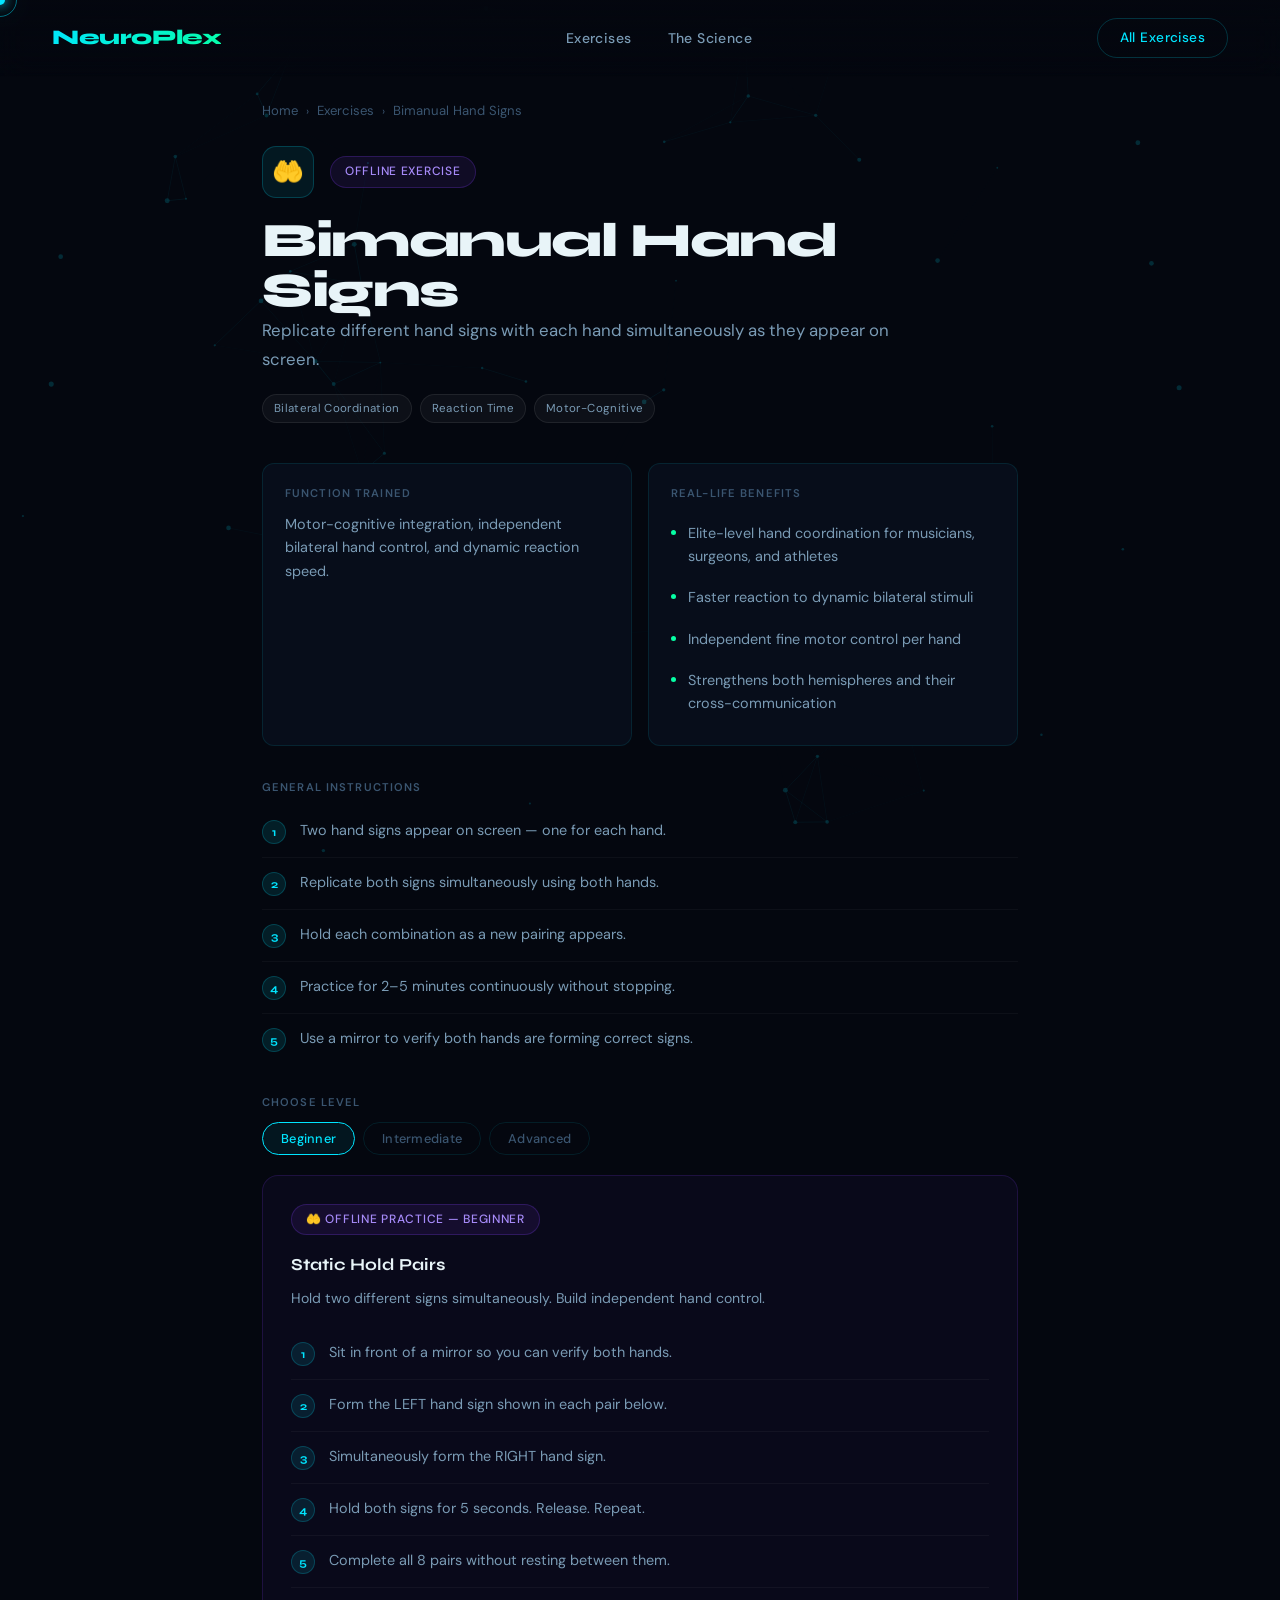
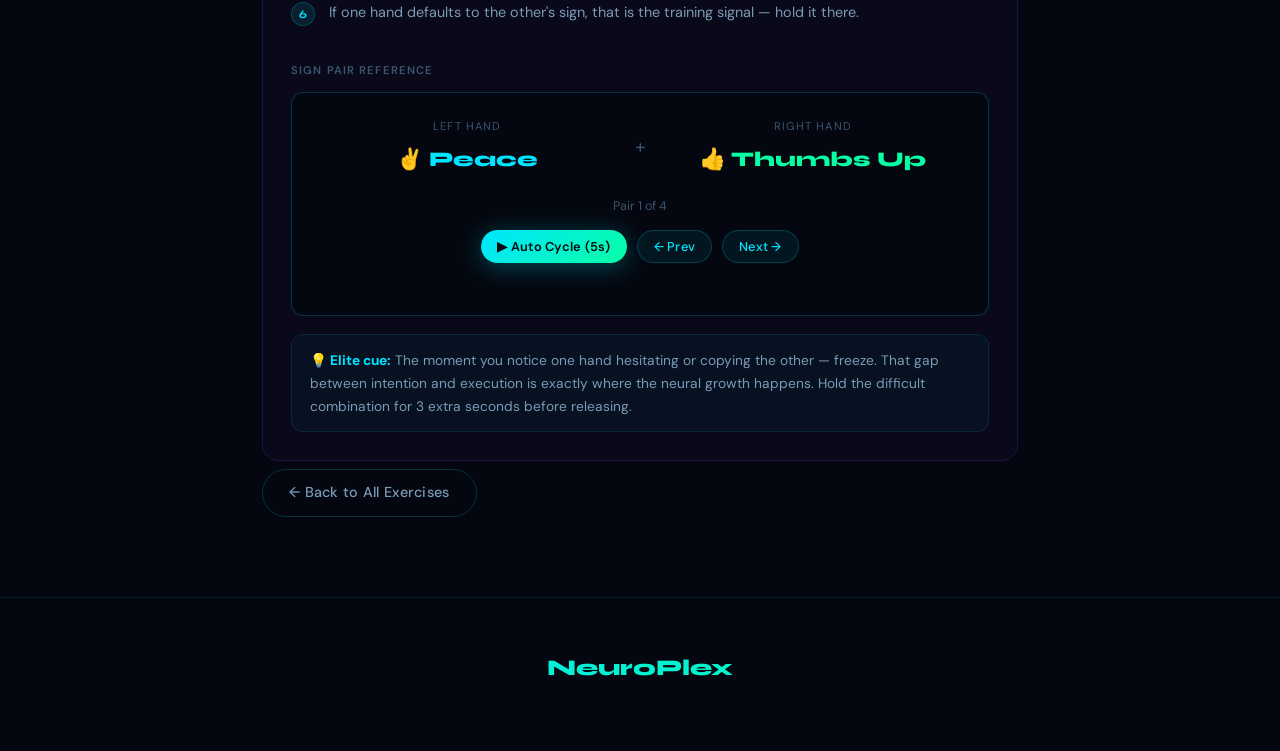
==== activities/bimanual.html @ d28559b2 "update" ====
<!DOCTYPE html>
<html lang="en">
<head>
  <meta charset="UTF-8" />
  <meta name="viewport" content="width=device-width, initial-scale=1.0" />
  <title>Bimanual Hand Signs — Offline Exercise | NeuroPlex</title>
  <meta name="description" content="Offline neuroplasticity exercise: Bimanual Hand Signs. Full guide with progressive difficulty steps." />
  <link rel="canonical" href="https://neuroplex.app/activities/bimanual.html" />
  <meta property="og:title" content="Bimanual Hand Signs — NeuroPlex" />
  <meta property="og:type" content="website" />
  <link rel="stylesheet" href="../styles/main.css" />
  <link rel="stylesheet" href="../styles/exercises.css" />
</head>
<body>
  <div id="cursor" aria-hidden="true"></div>
  <div id="cursor-ring" aria-hidden="true"></div>
  <canvas id="neural-bg" aria-hidden="true"></canvas>
  <div class="page">
    <nav class="site-nav" role="navigation" aria-label="Main navigation">
      <a href="../index.html" class="nav-logo">NeuroPlex</a>
      <ul class="nav-links" role="list">
        <li><a href="../index.html#activities">Exercises</a></li>
        <li><a href="../index.html#science">The Science</a></li>
      </ul>
      <a href="../index.html#activities" class="nav-cta">All Exercises</a>
    </nav>
    <main class="activity-page">
      <div class="activity-container">
        <nav class="breadcrumb" aria-label="Breadcrumb">
          <a href="../index.html">Home</a><span class="breadcrumb-sep">›</span>
          <a href="../index.html#activities">Exercises</a><span class="breadcrumb-sep">›</span>
          <span aria-current="page">Bimanual Hand Signs</span>
        </nav>
        <header class="activity-header">
          <div class="activity-icon-row">
            <div class="activity-icon-box" id="act-icon"></div>
            <span class="badge badge-offline" id="act-badge">Offline Exercise</span>
          </div>
          <h1 class="activity-title">Bimanual Hand Signs</h1>
          <p class="activity-desc" id="act-desc"></p>
          <div class="chip-row" id="chip-row"></div>
        </header>
        <div class="info-grid">
          <div class="info-block">
            <p class="info-block-label">Function Trained</p>
            <p class="info-block-content" id="func-trained"></p>
          </div>
          <div class="info-block">
            <p class="info-block-label">Real-Life Benefits</p>
            <ul class="styled-ul" id="benefits-list"></ul>
          </div>
        </div>
        <div id="offline-content"></div>
        <a href="../index.html#activities" class="btn btn-secondary" style="margin-top:8px;">← Back to All Exercises</a>
      </div>
    </main>
    <footer class="site-footer"><a href="../index.html" class="footer-logo">NeuroPlex</a></footer>
  </div>
  <script src="../js/core.js"></script>
  <script src="../data/activities.js"></script>
  <script src="../js/exercises/bimanual.js"></script>
</body>
</html>
---- styles/main.css ----
/* ============================================================
   NeuroPlex — Main Stylesheet
   Global design system, shared components, layout primitives
   ============================================================ */

/* ── Google Fonts ─────────────────────────────────────────── */
@import url('https://fonts.googleapis.com/css2?family=Syne:wght@400;600;700;800&family=DM+Sans:ital,opsz,wght@0,9..40,300;0,9..40,400;0,9..40,500;1,9..40,300&display=swap');

/* ── Design Tokens ────────────────────────────────────────── */
:root {
  /* Backgrounds */
  --bg:          #04070f;
  --bg-2:        #070d1a;
  --surface:     #0b1526;
  --surface-2:   #0f1d33;
  --surface-3:   #132240;

  /* Brand Colors */
  --cyan:        #00e5ff;
  --green:       #06ffa5;
  --purple:      #7c3aed;
  --orange:      #ff6b35;

  /* Text */
  --text:        #e8f4f8;
  --text-dim:    #7a9bb5;
  --text-muted:  #3a5570;

  /* Borders */
  --border:      rgba(0, 229, 255, 0.10);
  --border-md:   rgba(0, 229, 255, 0.20);
  --border-lg:   rgba(0, 229, 255, 0.32);

  /* Radius */
  --r-sm:  8px;
  --r-md:  12px;
  --r-lg:  16px;
  --r-xl:  24px;
  --r-pill: 999px;

  /* Transitions */
  --t-fast: 150ms ease;
  --t-base: 250ms ease;
  --t-slow: 400ms ease;

  /* Shadows */
  --shadow-glow: 0 0 24px rgba(0, 229, 255, 0.18);
  --shadow-card: 0 8px 32px rgba(0, 0, 0, 0.4);
  --shadow-modal: 0 24px 80px rgba(0, 0, 0, 0.7);

  /* Fonts */
  --font-display: 'Syne', sans-serif;
  --font-body:    'DM Sans', sans-serif;
}

/* ── Reset & Base ─────────────────────────────────────────── */
*, *::before, *::after {
  box-sizing: border-box;
  margin: 0;
  padding: 0;
}

html {
  scroll-behavior: smooth;
  font-size: 16px;
  -webkit-text-size-adjust: 100%;
}

body {
  background-color: var(--bg);
  color: var(--text);
  font-family: var(--font-body);
  font-size: 1rem;
  line-height: 1.65;
  overflow-x: hidden;
  cursor: none;
  -webkit-font-smoothing: antialiased;
  -moz-osx-font-smoothing: grayscale;
}

/* Fallback for devices without custom cursor support */
@media (pointer: coarse) {
  body { cursor: auto; }
  #cursor, #cursor-ring { display: none; }
}

/* ── Custom Cursor ────────────────────────────────────────── */
#cursor {
  position: fixed;
  width: 10px;
  height: 10px;
  background: var(--cyan);
  border-radius: 50%;
  pointer-events: none;
  z-index: 9999;
  transform: translate(-50%, -50%);
  box-shadow: 0 0 12px var(--cyan), 0 0 28px rgba(0, 229, 255, 0.35);
  mix-blend-mode: screen;
  transition: opacity var(--t-fast);
}

#cursor-ring {
  position: fixed;
  width: 34px;
  height: 34px;
  border: 1.5px solid rgba(0, 229, 255, 0.45);
  border-radius: 50%;
  pointer-events: none;
  z-index: 9998;
  transform: translate(-50%, -50%);
}

/* ── Neural Canvas Background ─────────────────────────────── */
#neural-bg {
  position: fixed;
  top: 0; left: 0;
  width: 100%;
  height: 100%;
  z-index: 0;
  opacity: 0.3;
  pointer-events: none;
}

/* ── Page Wrapper ─────────────────────────────────────────── */
.page {
  position: relative;
  z-index: 1;
}

/* ── Navigation ───────────────────────────────────────────── */
.site-nav {
  position: fixed;
  top: 0; left: 0; right: 0;
  z-index: 200;
  display: flex;
  align-items: center;
  justify-content: space-between;
  padding: 18px 52px;
  background: linear-gradient(180deg, rgba(4, 7, 15, 0.96) 0%, transparent 100%);
  backdrop-filter: blur(14px);
  -webkit-backdrop-filter: blur(14px);
  border-bottom: 1px solid transparent;
  transition: border-color var(--t-base);
}

.site-nav.scrolled {
  border-bottom-color: var(--border);
}

.nav-logo {
  font-family: var(--font-display);
  font-weight: 800;
  font-size: 1.3rem;
  letter-spacing: -0.02em;
  background: linear-gradient(135deg, var(--cyan), var(--green));
  -webkit-background-clip: text;
  -webkit-text-fill-color: transparent;
  background-clip: text;
  text-decoration: none;
  flex-shrink: 0;
}

.nav-links {
  display: flex;
  gap: 36px;
  list-style: none;
}

.nav-links a {
  color: var(--text-dim);
  text-decoration: none;
  font-size: 0.875rem;
  font-weight: 500;
  letter-spacing: 0.03em;
  transition: color var(--t-fast);
}

.nav-links a:hover,
.nav-links a[aria-current="page"] {
  color: var(--cyan);
}

.nav-cta {
  background: transparent;
  border: 1.5px solid var(--border-md);
  color: var(--cyan);
  padding: 8px 22px;
  border-radius: var(--r-pill);
  font-family: var(--font-body);
  font-size: 0.85rem;
  font-weight: 500;
  cursor: none;
  transition: background var(--t-base), box-shadow var(--t-base), border-color var(--t-base);
  letter-spacing: 0.03em;
  text-decoration: none;
  display: inline-flex;
  align-items: center;
}

.nav-cta:hover {
  background: rgba(0, 229, 255, 0.08);
  border-color: var(--border-lg);
  box-shadow: 0 0 18px rgba(0, 229, 255, 0.2);
}

/* ── Breadcrumb ───────────────────────────────────────────── */
.breadcrumb {
  display: flex;
  align-items: center;
  gap: 8px;
  font-size: 0.82rem;
  color: var(--text-muted);
  margin-bottom: 24px;
}

.breadcrumb a {
  color: var(--text-muted);
  text-decoration: none;
  transition: color var(--t-fast);
}

.breadcrumb a:hover {
  color: var(--cyan);
}

.breadcrumb-sep {
  color: var(--text-muted);
  font-size: 0.7rem;
}

/* ── Typography Utilities ─────────────────────────────────── */
.display-title {
  font-family: var(--font-display);
  font-weight: 800;
  line-height: 1;
  letter-spacing: -0.03em;
}

.section-label {
  font-size: 0.72rem;
  font-weight: 600;
  letter-spacing: 0.12em;
  text-transform: uppercase;
  color: var(--cyan);
  margin-bottom: 12px;
}

.section-title {
  font-family: var(--font-display);
  font-size: clamp(1.8rem, 3.5vw, 2.8rem);
  font-weight: 800;
  line-height: 1.08;
  letter-spacing: -0.025em;
  margin-bottom: 16px;
}

.section-subtitle {
  color: var(--text-dim);
  font-size: 1.05rem;
  font-weight: 300;
  max-width: 540px;
  line-height: 1.72;
}

.gradient-text {
  background: linear-gradient(135deg, var(--cyan) 0%, var(--green) 60%, var(--purple) 100%);
  -webkit-background-clip: text;
  -webkit-text-fill-color: transparent;
  background-clip: text;
}

/* ── Buttons ──────────────────────────────────────────────── */
.btn {
  display: inline-flex;
  align-items: center;
  gap: 8px;
  padding: 11px 26px;
  border-radius: var(--r-pill);
  font-family: var(--font-body);
  font-size: 0.9rem;
  font-weight: 500;
  letter-spacing: 0.02em;
  cursor: none;
  border: none;
  text-decoration: none;
  transition: all var(--t-base);
  white-space: nowrap;
}

.btn-primary {
  background: linear-gradient(135deg, var(--cyan), var(--green));
  color: var(--bg);
  font-weight: 600;
  box-shadow: 0 4px 24px rgba(0, 229, 255, 0.3);
}

.btn-primary:hover {
  transform: translateY(-2px);
  box-shadow: 0 8px 36px rgba(0, 229, 255, 0.48);
}

.btn-secondary {
  background: transparent;
  color: var(--text-dim);
  border: 1.5px solid var(--border-md);
}

.btn-secondary:hover {
  color: var(--text);
  border-color: var(--border-lg);
  background: rgba(255, 255, 255, 0.03);
}

.btn-ghost {
  background: rgba(0, 229, 255, 0.07);
  color: var(--cyan);
  border: 1.5px solid var(--border-md);
}

.btn-ghost:hover {
  background: rgba(0, 229, 255, 0.14);
  border-color: var(--border-lg);
}

.btn-sm {
  padding: 7px 16px;
  font-size: 0.8rem;
}

.btn-lg {
  padding: 14px 36px;
  font-size: 1rem;
}

/* ── Card ─────────────────────────────────────────────────── */
.card {
  background: var(--surface);
  border: 1px solid var(--border);
  border-radius: var(--r-lg);
  transition: all var(--t-base);
}

.card:hover {
  border-color: var(--border-md);
  background: var(--surface-2);
  box-shadow: var(--shadow-card);
  transform: translateY(-3px);
}

/* ── Info Block ───────────────────────────────────────────── */
.info-block {
  background: var(--bg-2);
  border: 1px solid var(--border);
  border-radius: var(--r-md);
  padding: 20px 22px;
}

.info-block-label {
  font-size: 0.7rem;
  letter-spacing: 0.1em;
  text-transform: uppercase;
  color: var(--text-muted);
  margin-bottom: 10px;
  font-weight: 600;
}

.info-block-content {
  font-size: 0.9rem;
  color: var(--text-dim);
  line-height: 1.65;
}

/* ── Chips / Tags ─────────────────────────────────────────── */
.chip {
  display: inline-block;
  background: rgba(255, 255, 255, 0.04);
  border: 1px solid rgba(255, 255, 255, 0.08);
  padding: 4px 11px;
  border-radius: var(--r-pill);
  font-size: 0.72rem;
  color: var(--text-dim);
  letter-spacing: 0.03em;
}

.chip-cyan  { background: rgba(0, 229, 255, 0.08);  border-color: rgba(0, 229, 255, 0.2);  color: var(--cyan);   }
.chip-green { background: rgba(6, 255, 165, 0.08);  border-color: rgba(6, 255, 165, 0.2);  color: var(--green);  }
.chip-purple{ background: rgba(124, 58, 237, 0.10); border-color: rgba(124, 58, 237, 0.25); color: #a78bfa;      }
.chip-orange{ background: rgba(255, 107, 53, 0.10); border-color: rgba(255, 107, 53, 0.25); color: var(--orange); }

/* ── Divider ──────────────────────────────────────────────── */
.divider {
  border: none;
  border-top: 1px solid var(--border);
  margin: 32px 0;
}

/* ── Ordered / Unordered lists ────────────────────────────── */
.styled-ol {
  list-style: none;
  counter-reset: steps;
}

.styled-ol li {
  counter-increment: steps;
  display: flex;
  gap: 14px;
  padding: 13px 0;
  border-bottom: 1px solid rgba(255, 255, 255, 0.04);
  font-size: 0.9rem;
  color: var(--text-dim);
  line-height: 1.62;
  align-items: flex-start;
}

.styled-ol li:last-child { border-bottom: none; }

.styled-ol li::before {
  content: counter(steps);
  flex-shrink: 0;
  width: 24px;
  height: 24px;
  border-radius: 50%;
  background: rgba(0, 229, 255, 0.1);
  border: 1px solid var(--border-md);
  display: flex;
  align-items: center;
  justify-content: center;
  font-family: var(--font-display);
  font-size: 0.72rem;
  font-weight: 700;
  color: var(--cyan);
  margin-top: 1px;
}

.styled-ul {
  list-style: none;
}

.styled-ul li {
  display: flex;
  gap: 12px;
  padding: 9px 0;
  font-size: 0.9rem;
  color: var(--text-dim);
  line-height: 1.62;
  align-items: flex-start;
}

.styled-ul li::before {
  content: '';
  width: 5px;
  height: 5px;
  border-radius: 50%;
  background: var(--green);
  flex-shrink: 0;
  margin-top: 8px;
}

/* ── Difficulty Selector ──────────────────────────────────── */
.difficulty-selector {
  display: flex;
  gap: 8px;
  flex-wrap: wrap;
}

.diff-btn {
  padding: 7px 18px;
  border-radius: var(--r-pill);
  border: 1.5px solid var(--border);
  background: transparent;
  color: var(--text-muted);
  font-family: var(--font-body);
  font-size: 0.8rem;
  font-weight: 500;
  cursor: none;
  transition: all var(--t-base);
  letter-spacing: 0.02em;
}

.diff-btn:hover { color: var(--text-dim); border-color: var(--border-md); }
.diff-btn.active { border-color: var(--cyan); color: var(--cyan); background: rgba(0, 229, 255, 0.07); }

/* ── Badge ────────────────────────────────────────────────── */
.badge {
  display: inline-flex;
  align-items: center;
  gap: 7px;
  padding: 5px 14px;
  border-radius: var(--r-pill);
  font-size: 0.75rem;
  font-weight: 500;
  letter-spacing: 0.06em;
  text-transform: uppercase;
}

.badge-cyan {
  background: rgba(0, 229, 255, 0.07);
  border: 1px solid var(--border-md);
  color: var(--cyan);
}

.badge-green {
  background: rgba(6, 255, 165, 0.07);
  border: 1px solid rgba(6, 255, 165, 0.2);
  color: var(--green);
}

.badge-offline {
  background: rgba(124, 58, 237, 0.1);
  border: 1px solid rgba(124, 58, 237, 0.25);
  color: #a78bfa;
}

.badge-pulse::before {
  content: '';
  width: 6px;
  height: 6px;
  border-radius: 50%;
  background: var(--green);
  box-shadow: 0 0 6px var(--green);
  animation: pulse-dot 2s infinite;
}

@keyframes pulse-dot {
  0%, 100% { opacity: 1; }
  50%       { opacity: 0.25; }
}

/* ── Scrollbar ────────────────────────────────────────────── */
::-webkit-scrollbar       { width: 5px; }
::-webkit-scrollbar-track { background: var(--bg); }
::-webkit-scrollbar-thumb { background: var(--border-md); border-radius: 3px; }
::-webkit-scrollbar-thumb:hover { background: var(--border-lg); }

/* ── Focus visible (accessibility) ───────────────────────── */
:focus-visible {
  outline: 2px solid var(--cyan);
  outline-offset: 3px;
  border-radius: 4px;
}

/* ── Animations ───────────────────────────────────────────── */
@keyframes fade-up {
  from { opacity: 0; transform: translateY(22px); }
  to   { opacity: 1; transform: translateY(0); }
}

@keyframes fade-in {
  from { opacity: 0; }
  to   { opacity: 1; }
}

@keyframes scale-in {
  from { opacity: 0; transform: scale(0.94) translateY(14px); }
  to   { opacity: 1; transform: scale(1)    translateY(0); }
}

@keyframes shake {
  0%, 100% { transform: translateX(0); }
  25%       { transform: translateX(-5px); }
  75%       { transform: translateX(5px); }
}

.anim-fade-up   { animation: fade-up  0.6s ease both; }
.anim-fade-in   { animation: fade-in  0.5s ease both; }
.anim-scale-in  { animation: scale-in 0.4s cubic-bezier(0.16, 1, 0.3, 1) both; }

/* Staggered delays */
.delay-1 { animation-delay: 0.1s; }
.delay-2 { animation-delay: 0.2s; }
.delay-3 { animation-delay: 0.3s; }
.delay-4 { animation-delay: 0.45s; }
.delay-5 { animation-delay: 0.6s; }

/* ── Footer ───────────────────────────────────────────────── */
.site-footer {
  border-top: 1px solid var(--border);
  padding: 52px;
  text-align: center;
  color: var(--text-muted);
  font-size: 0.82rem;
}

.footer-logo {
  font-family: var(--font-display);
  font-weight: 800;
  font-size: 1.4rem;
  background: linear-gradient(135deg, var(--cyan), var(--green));
  -webkit-background-clip: text;
  -webkit-text-fill-color: transparent;
  background-clip: text;
  display: block;
  margin-bottom: 12px;
}

.footer-links {
  display: flex;
  gap: 28px;
  justify-content: center;
  list-style: none;
  margin: 16px 0;
  flex-wrap: wrap;
}

.footer-links a {
  color: var(--text-muted);
  text-decoration: none;
  font-size: 0.82rem;
  transition: color var(--t-fast);
}

.footer-links a:hover { color: var(--cyan); }

/* ── Responsive ───────────────────────────────────────────── */
@media (max-width: 900px) {
  .site-nav { padding: 16px 24px; }
  .nav-links { display: none; }
}

@media (max-width: 600px) {
  .site-nav { padding: 14px 20px; }
  .site-footer { padding: 36px 24px; }
}
---- styles/exercises.css ----
/* ============================================================
   NeuroPlex — Exercise Styles
   Shared UI components used inside activity pages.
   Override or extend in the <style> block of individual
   activity HTML files for exercise-specific adjustments.
   ============================================================ */

/* ── Activity Page Layout ─────────────────────────────────── */
.activity-page {
  padding-top: 100px;
  min-height: 100vh;
}

.activity-container {
  max-width: 820px;
  margin: 0 auto;
  padding: 0 32px 80px;
}

/* ── Activity Header ──────────────────────────────────────── */
.activity-header {
  margin-bottom: 40px;
}

.activity-icon-row {
  display: flex;
  align-items: center;
  gap: 16px;
  margin-bottom: 18px;
  flex-wrap: wrap;
}

.activity-icon-box {
  width: 52px;
  height: 52px;
  border-radius: 14px;
  background: rgba(0, 229, 255, 0.08);
  border: 1px solid var(--border-md);
  display: flex;
  align-items: center;
  justify-content: center;
  font-size: 1.6rem;
  flex-shrink: 0;
}

.activity-title {
  font-family: var(--font-display);
  font-size: clamp(2rem, 5vw, 3rem);
  font-weight: 800;
  letter-spacing: -0.03em;
  line-height: 1.05;
}

.activity-desc {
  font-size: 1.05rem;
  color: var(--text-dim);
  line-height: 1.72;
  max-width: 640px;
  margin-bottom: 20px;
}

.chip-row {
  display: flex;
  gap: 8px;
  flex-wrap: wrap;
  margin-bottom: 32px;
}

/* ── Info Grid ────────────────────────────────────────────── */
.info-grid {
  display: grid;
  grid-template-columns: 1fr 1fr;
  gap: 16px;
  margin-bottom: 32px;
}

@media (max-width: 600px) {
  .info-grid { grid-template-columns: 1fr; }
}

/* ── Exercise Canvas Frame ────────────────────────────────── */
.exercise-frame {
  background: var(--bg-2);
  border: 1px solid var(--border-md);
  border-radius: var(--r-lg);
  padding: 28px;
  margin-bottom: 32px;
  position: relative;
}

.exercise-frame-header {
  display: flex;
  align-items: center;
  justify-content: space-between;
  margin-bottom: 22px;
  flex-wrap: wrap;
  gap: 12px;
}

.exercise-frame-title {
  font-family: var(--font-display);
  font-weight: 700;
  font-size: 0.92rem;
  display: flex;
  align-items: center;
  gap: 9px;
  color: var(--text);
}

.exercise-frame-title::before {
  content: '';
  width: 7px;
  height: 7px;
  border-radius: 50%;
  background: var(--green);
  box-shadow: 0 0 7px var(--green);
  animation: pulse-dot 2s infinite;
  flex-shrink: 0;
}

.ctrl-row {
  display: flex;
  gap: 8px;
  align-items: center;
  flex-wrap: wrap;
}

/* ── Exercise Canvas ──────────────────────────────────────── */
.ex-canvas {
  display: block;
  width: 100%;
  border-radius: var(--r-md);
  background: var(--bg);
}

/* ── Schulte Table ────────────────────────────────────────── */
.schulte-outer {
  display: flex;
  flex-direction: column;
  align-items: center;
  gap: 18px;
}

.schulte-hud {
  display: flex;
  gap: 32px;
  align-items: center;
}

.schulte-find {
  font-family: var(--font-display);
  font-size: 1.3rem;
  font-weight: 700;
  color: var(--text);
}

.schulte-find span { color: var(--cyan); }

.schulte-timer {
  font-size: 0.82rem;
  color: var(--text-muted);
  font-variant-numeric: tabular-nums;
  letter-spacing: 0.04em;
}

.schulte-grid {
  display: inline-grid;
  gap: 6px;
}

.s-cell {
  width: 64px;
  height: 64px;
  background: var(--surface-2);
  border: 1.5px solid var(--border);
  border-radius: var(--r-sm);
  display: flex;
  align-items: center;
  justify-content: center;
  font-family: var(--font-display);
  font-weight: 700;
  font-size: 1.2rem;
  cursor: none;
  transition: all var(--t-fast);
  color: var(--text);
  user-select: none;
}

.s-cell:hover {
  border-color: var(--border-lg);
  background: rgba(0, 229, 255, 0.05);
}

.s-cell.correct {
  background: rgba(6, 255, 165, 0.12);
  border-color: var(--green);
  color: var(--green);
  transform: scale(1.06);
}

.s-cell.wrong {
  background: rgba(255, 80, 80, 0.1);
  border-color: rgba(255, 80, 80, 0.45);
  animation: shake 0.3s ease;
}

/* ── Stroop ───────────────────────────────────────────────── */
.stroop-arena {
  text-align: center;
  padding: 28px 0;
}

.stroop-scoreline {
  font-size: 0.82rem;
  color: var(--text-muted);
  margin-bottom: 18px;
  font-variant-numeric: tabular-nums;
}

.stroop-word {
  font-family: var(--font-display);
  font-size: clamp(2.8rem, 8vw, 4.5rem);
  font-weight: 800;
  letter-spacing: -0.02em;
  line-height: 1;
  margin-bottom: 32px;
  transition: opacity 0.2s;
}

.stroop-choices {
  display: flex;
  gap: 10px;
  justify-content: center;
  flex-wrap: wrap;
}

.stroop-opt {
  padding: 11px 26px;
  border-radius: var(--r-pill);
  border: 1.5px solid var(--border);
  background: var(--surface-2);
  font-family: var(--font-display);
  font-weight: 700;
  font-size: 0.9rem;
  cursor: none;
  transition: all var(--t-fast);
  color: var(--text);
  min-width: 104px;
}

.stroop-opt:hover { border-color: var(--border-md); transform: translateY(-2px); }
.stroop-opt.correct  { background: rgba(6, 255, 165, 0.14); border-color: var(--green); color: var(--green); }
.stroop-opt.wrong    { background: rgba(255, 80, 80, 0.1);  border-color: rgba(255, 80, 80, 0.4); }

/* ── RSVP ─────────────────────────────────────────────────── */
.rsvp-stage {
  text-align: center;
  padding: 32px 0 20px;
}

.rsvp-word-display {
  font-family: var(--font-display);
  font-size: clamp(2rem, 7vw, 3.4rem);
  font-weight: 800;
  letter-spacing: -0.02em;
  min-height: 72px;
  display: flex;
  align-items: center;
  justify-content: center;
  color: var(--text);
}

.rsvp-progress-bar {
  height: 3px;
  background: var(--surface-2);
  border-radius: 2px;
  margin: 20px 0 18px;
  overflow: hidden;
}

.rsvp-fill {
  height: 100%;
  background: linear-gradient(90deg, var(--cyan), var(--green));
  border-radius: 2px;
  transition: width 0.2s linear;
}

.rsvp-controls {
  display: flex;
  gap: 12px;
  align-items: center;
  justify-content: center;
  flex-wrap: wrap;
}

.rsvp-wpm-badge {
  font-size: 0.78rem;
  color: var(--text-muted);
  background: var(--surface-2);
  padding: 5px 12px;
  border-radius: var(--r-pill);
  border: 1px solid var(--border);
  font-variant-numeric: tabular-nums;
}

.wpm-range {
  accent-color: var(--cyan);
  width: 130px;
  cursor: none;
}

/* ── Memory Grid ──────────────────────────────────────────── */
.memory-outer {
  text-align: center;
}

.memory-phase-msg {
  font-family: var(--font-display);
  font-size: 1rem;
  font-weight: 700;
  color: var(--cyan);
  margin-bottom: 14px;
  min-height: 26px;
}

.memory-grid {
  display: inline-grid;
  gap: 10px;
  margin-bottom: 18px;
}

.mem-cell {
  width: 76px;
  height: 76px;
  border-radius: 14px;
  background: var(--surface-2);
  border: 1.5px solid var(--border);
  display: flex;
  align-items: center;
  justify-content: center;
  font-size: 2rem;
  cursor: none;
  transition: all var(--t-fast);
  user-select: none;
}

.mem-cell:hover         { border-color: var(--border-md); transform: scale(1.04); }
.mem-cell.highlighted   { border-color: var(--cyan); background: rgba(0, 229, 255, 0.08); }
.mem-cell.hidden        { font-size: 0; background: var(--surface); }
.mem-cell.hidden:hover  { background: rgba(0, 229, 255, 0.04); }
.mem-cell.correct       { border-color: var(--green); background: rgba(6, 255, 165, 0.1); }
.mem-cell.wrong         { border-color: rgba(255, 80, 80, 0.45); background: rgba(255, 80, 80, 0.07); animation: shake 0.3s; }

/* ── Stationary Focus ─────────────────────────────────────── */
.focus-stage {
  display: flex;
  flex-direction: column;
  align-items: center;
  gap: 28px;
  padding: 32px 0;
}

.candle-wrap {
  display: flex;
  flex-direction: column;
  align-items: center;
}

.flame {
  width: 44px;
  height: 78px;
  background: radial-gradient(
    ellipse at bottom,
    #fff 0%,
    #ffe066 18%,
    #ff9900 48%,
    rgba(255, 60, 0, 0.5) 78%,
    transparent 100%
  );
  border-radius: 50% 50% 30% 30% / 60% 60% 40% 40%;
  animation: flicker 2.5s ease-in-out infinite alternate;
  filter: drop-shadow(0 0 16px #ff9900) drop-shadow(0 0 36px rgba(255, 150, 0, 0.35));
}

@keyframes flicker {
  0%   { transform: scaleX(1)    scaleY(1)    rotate(-1deg); }
  30%  { transform: scaleX(0.9)  scaleY(1.05) rotate(1deg);  }
  60%  { transform: scaleX(1.04) scaleY(0.97) rotate(-0.5deg); }
  100% { transform: scaleX(0.96) scaleY(1.02) rotate(0.5deg);  }
}

.candle-body {
  width: 26px;
  height: 48px;
  background: linear-gradient(135deg, #f0e8c8, #d4c4a0);
  border-radius: 3px;
  box-shadow: inset -3px 0 7px rgba(0, 0, 0, 0.2);
}

.focus-ring-wrap {
  position: relative;
  width: 116px;
  height: 116px;
}

.focus-ring-wrap svg { transform: rotate(-90deg); }

.focus-ring-num {
  position: absolute;
  inset: 0;
  display: flex;
  align-items: center;
  justify-content: center;
  font-family: var(--font-display);
  font-size: 1.7rem;
  font-weight: 800;
  color: var(--cyan);
}

.focus-hint {
  color: var(--text-muted);
  font-size: 0.85rem;
  text-align: center;
  max-width: 280px;
  line-height: 1.65;
}

/* ── Maze ─────────────────────────────────────────────────── */
.maze-status-bar {
  display: flex;
  align-items: center;
  gap: 12px;
  margin-top: 14px;
  flex-wrap: wrap;
}

.maze-status-msg {
  font-size: 0.85rem;
  color: var(--text-dim);
}

/* ── Recall Number Pad ────────────────────────────────────── */
.recall-sequence-row {
  display: flex;
  gap: 8px;
  justify-content: center;
  flex-wrap: wrap;
  margin: 16px 0;
}

.recall-box {
  width: 50px;
  height: 50px;
  border-radius: 12px;
  background: var(--surface-2);
  border: 1.5px solid var(--border);
  display: flex;
  align-items: center;
  justify-content: center;
  font-family: var(--font-display);
  font-weight: 700;
  font-size: 1.15rem;
  color: var(--cyan);
  transition: all var(--t-base);
}

.recall-box.revealed { background: rgba(0, 229, 255, 0.08); border-color: var(--border-md); }

.recall-input-row {
  display: flex;
  gap: 8px;
  justify-content: center;
  flex-wrap: wrap;
  margin: 12px 0;
}

.recall-input-box {
  width: 50px;
  height: 50px;
  border-radius: 12px;
  background: var(--bg);
  border: 1.5px solid var(--border);
  display: flex;
  align-items: center;
  justify-content: center;
  font-family: var(--font-display);
  font-weight: 700;
  font-size: 1.15rem;
  color: var(--text);
  transition: all var(--t-base);
}

.numpad {
  display: flex;
  gap: 8px;
  justify-content: center;
  flex-wrap: wrap;
  margin-top: 12px;
}

.numpad-btn {
  width: 44px;
  height: 44px;
  border-radius: 10px;
  background: var(--surface-2);
  border: 1px solid var(--border);
  color: var(--text);
  font-family: var(--font-display);
  font-weight: 700;
  font-size: 0.95rem;
  cursor: none;
  transition: all var(--t-fast);
}

.numpad-btn:hover   { border-color: var(--border-md); background: rgba(0, 229, 255, 0.05); }
.numpad-btn.del-btn { color: var(--orange); }

.recall-feedback {
  text-align: center;
  font-family: var(--font-display);
  font-size: 0.9rem;
  color: var(--text-dim);
  min-height: 22px;
  margin-top: 8px;
}

/* ── Offline Guide ────────────────────────────────────────── */
.offline-guide {
  background: rgba(124, 58, 237, 0.05);
  border: 1px solid rgba(124, 58, 237, 0.18);
  border-radius: var(--r-lg);
  padding: 28px;
}

.pro-tip {
  background: rgba(0, 229, 255, 0.04);
  border: 1px solid var(--border);
  padding: 14px 18px;
  border-radius: var(--r-md);
  font-size: 0.86rem;
  color: var(--text-dim);
  line-height: 1.65;
  margin-top: 18px;
}

.pro-tip strong { color: var(--cyan); }

/* ── Responsive ───────────────────────────────────────────── */
@media (max-width: 640px) {
  .activity-container { padding: 0 20px 60px; }
  .exercise-frame     { padding: 20px; }
  .s-cell             { width: 52px; height: 52px; font-size: 1rem; }
  .mem-cell           { width: 62px; height: 62px; }
  .stroop-word        { font-size: 2.5rem; }
}
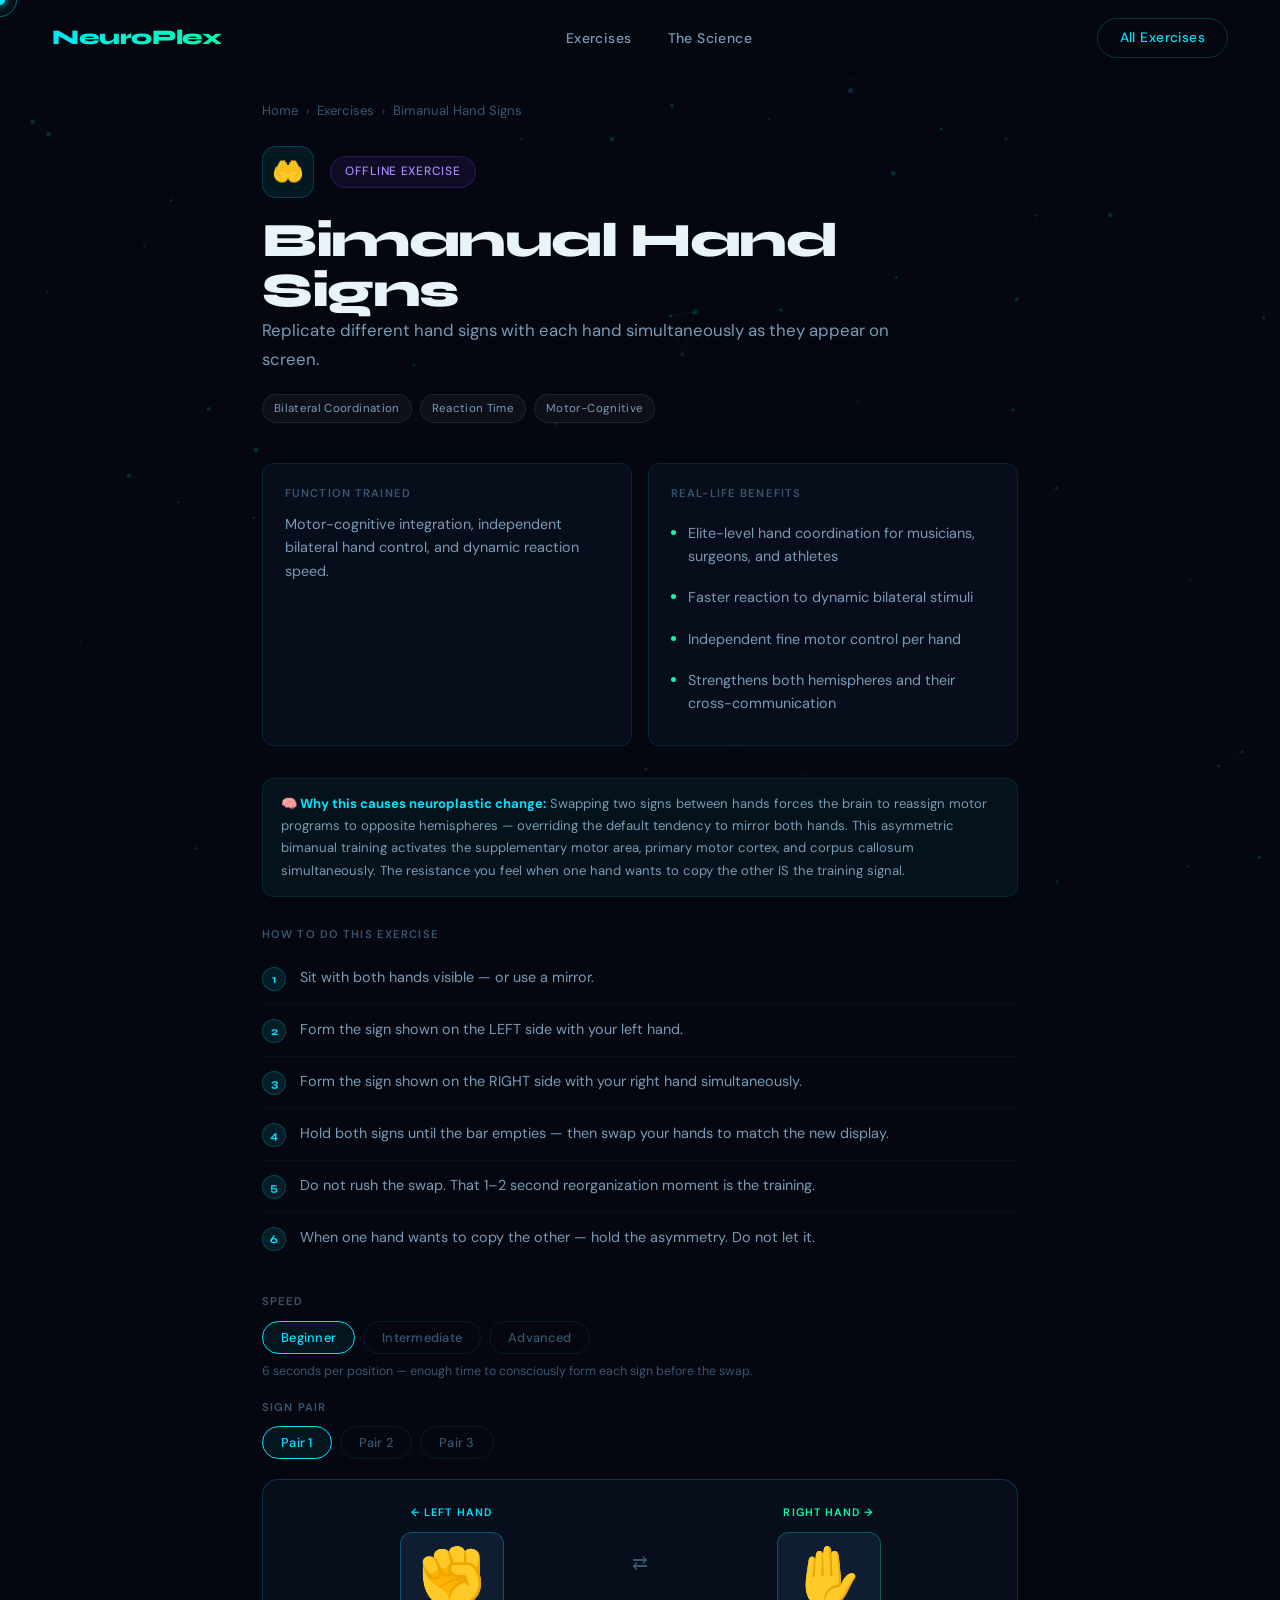
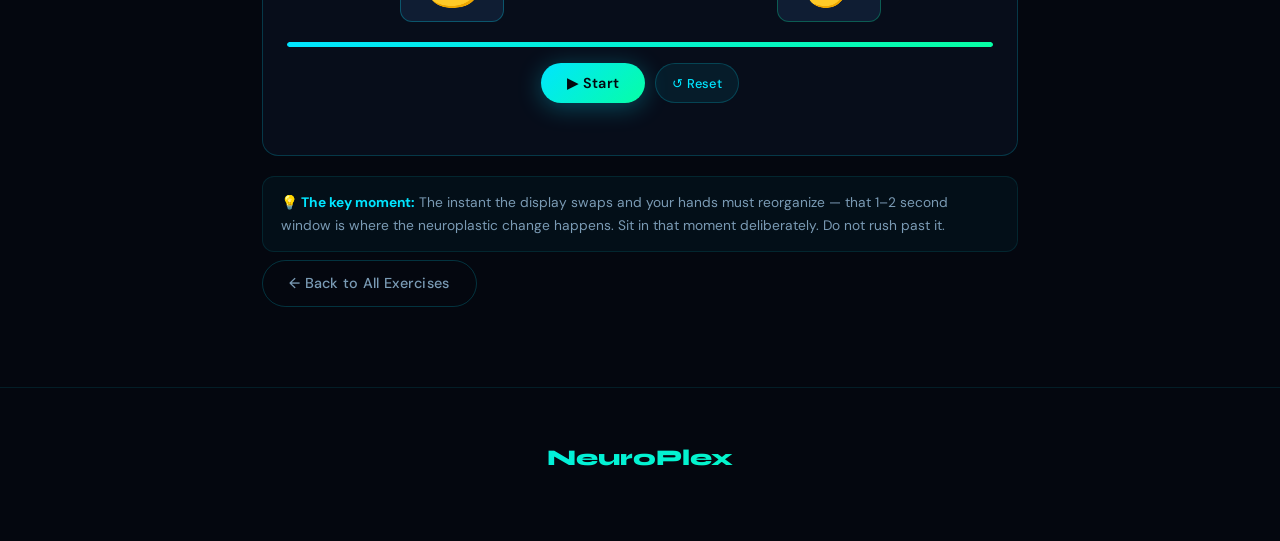
==== commit b2e16d42: "PWA" ====
--- a/activities/bimanual.html
+++ b/activities/bimanual.html
@@ -10,6 +10,13 @@
   <meta property="og:type" content="website" />
   <link rel="stylesheet" href="../styles/main.css" />
   <link rel="stylesheet" href="../styles/exercises.css" />
+  <!-- PWA -->
+  <link rel="manifest" href="/manifest.json" />
+  <meta name="theme-color" content="#04070f" />
+  <meta name="apple-mobile-web-app-capable" content="yes" />
+  <meta name="apple-mobile-web-app-status-bar-style" content="black-translucent" />
+  <meta name="apple-mobile-web-app-title" content="NeuroPlex" />
+  <link rel="apple-touch-icon" href="/assets/icons/icon-192.png" />
 </head>
 <body>
   <div id="cursor" aria-hidden="true"></div>
@@ -59,5 +66,14 @@
   <script src="../js/core.js"></script>
   <script src="../data/activities.js"></script>
   <script src="../js/exercises/bimanual.js"></script>
+  <!-- Service Worker registration -->
+  <script>
+    if ('serviceWorker' in navigator) {
+      window.addEventListener('load', () => {
+        navigator.serviceWorker.register('/sw.js')
+          .catch(err => console.warn('SW registration failed:', err));
+      });
+    }
+  </script>
 </body>
 </html>
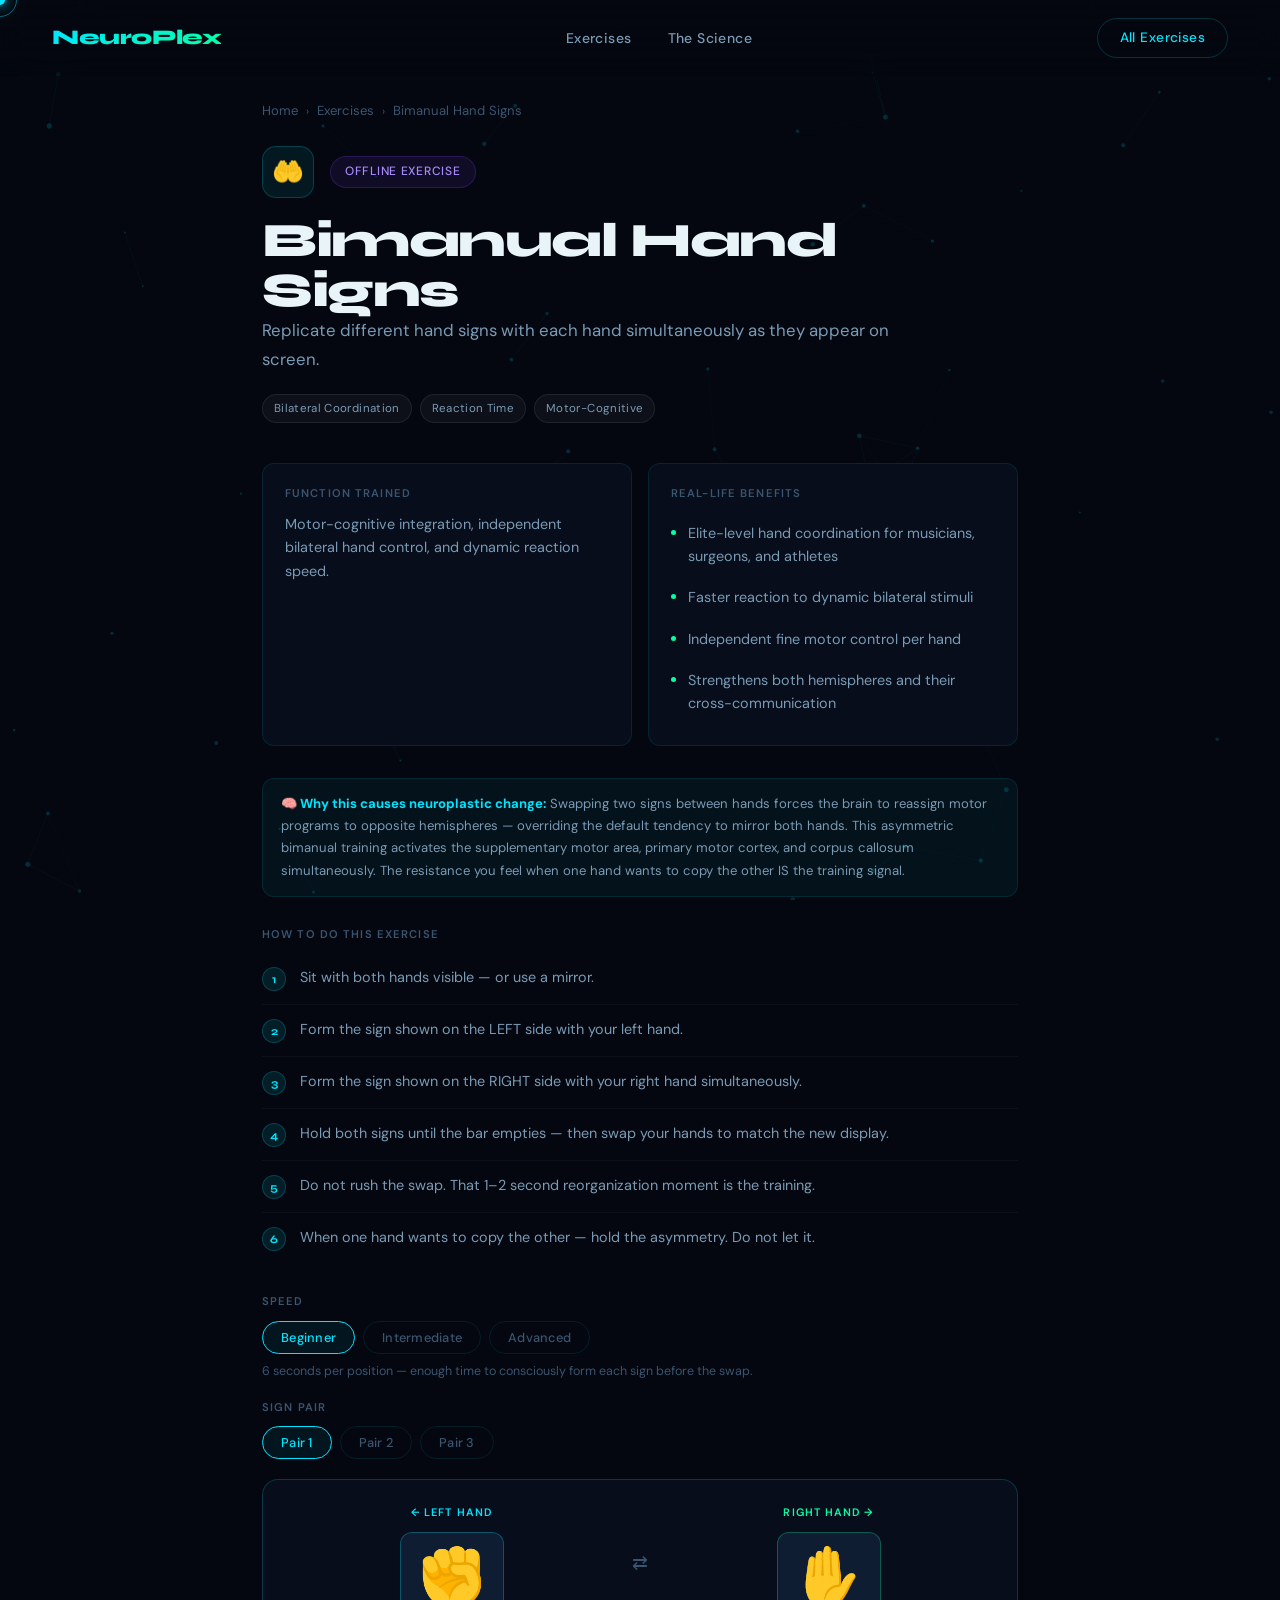
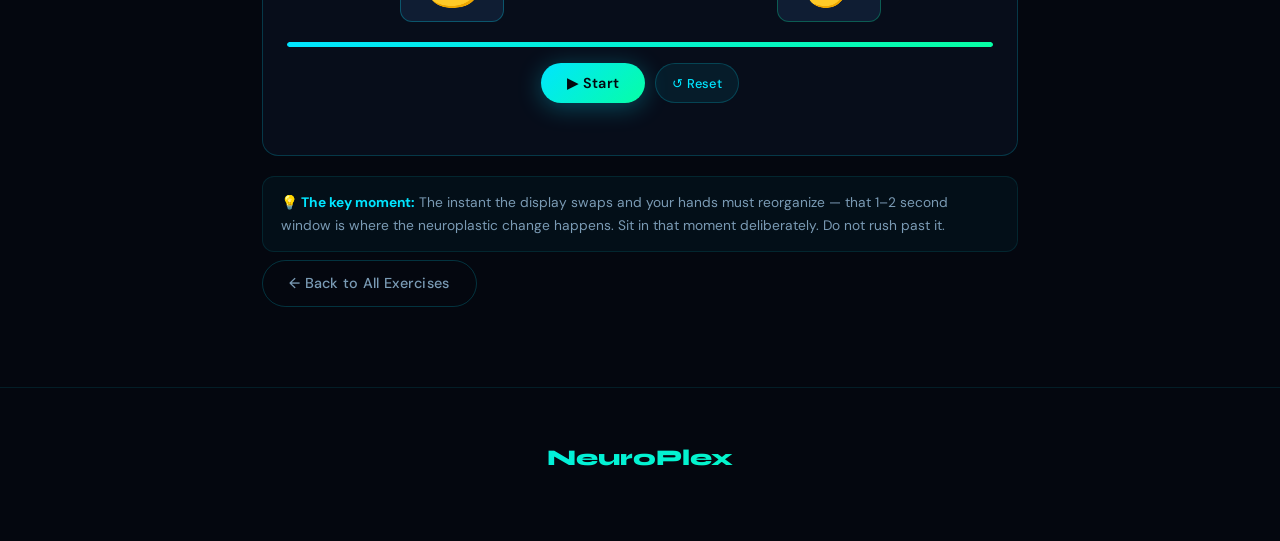
==== commit 208d9d66: "update" ====
--- a/activities/bimanual.html
+++ b/activities/bimanual.html
@@ -11,12 +11,12 @@
   <link rel="stylesheet" href="../styles/main.css" />
   <link rel="stylesheet" href="../styles/exercises.css" />
   <!-- PWA -->
-  <link rel="manifest" href="/manifest.json" />
+  <link rel="manifest" href="../manifest.json" />
   <meta name="theme-color" content="#04070f" />
   <meta name="apple-mobile-web-app-capable" content="yes" />
   <meta name="apple-mobile-web-app-status-bar-style" content="black-translucent" />
   <meta name="apple-mobile-web-app-title" content="NeuroPlex" />
-  <link rel="apple-touch-icon" href="/assets/icons/icon-192.png" />
+  <link rel="apple-touch-icon" href="../assets/icons/icon-192.png" />
 </head>
 <body>
   <div id="cursor" aria-hidden="true"></div>
@@ -70,7 +70,7 @@
   <script>
     if ('serviceWorker' in navigator) {
       window.addEventListener('load', () => {
-        navigator.serviceWorker.register('/sw.js')
+        navigator.serviceWorker.register('../sw.js')
           .catch(err => console.warn('SW registration failed:', err));
       });
     }
